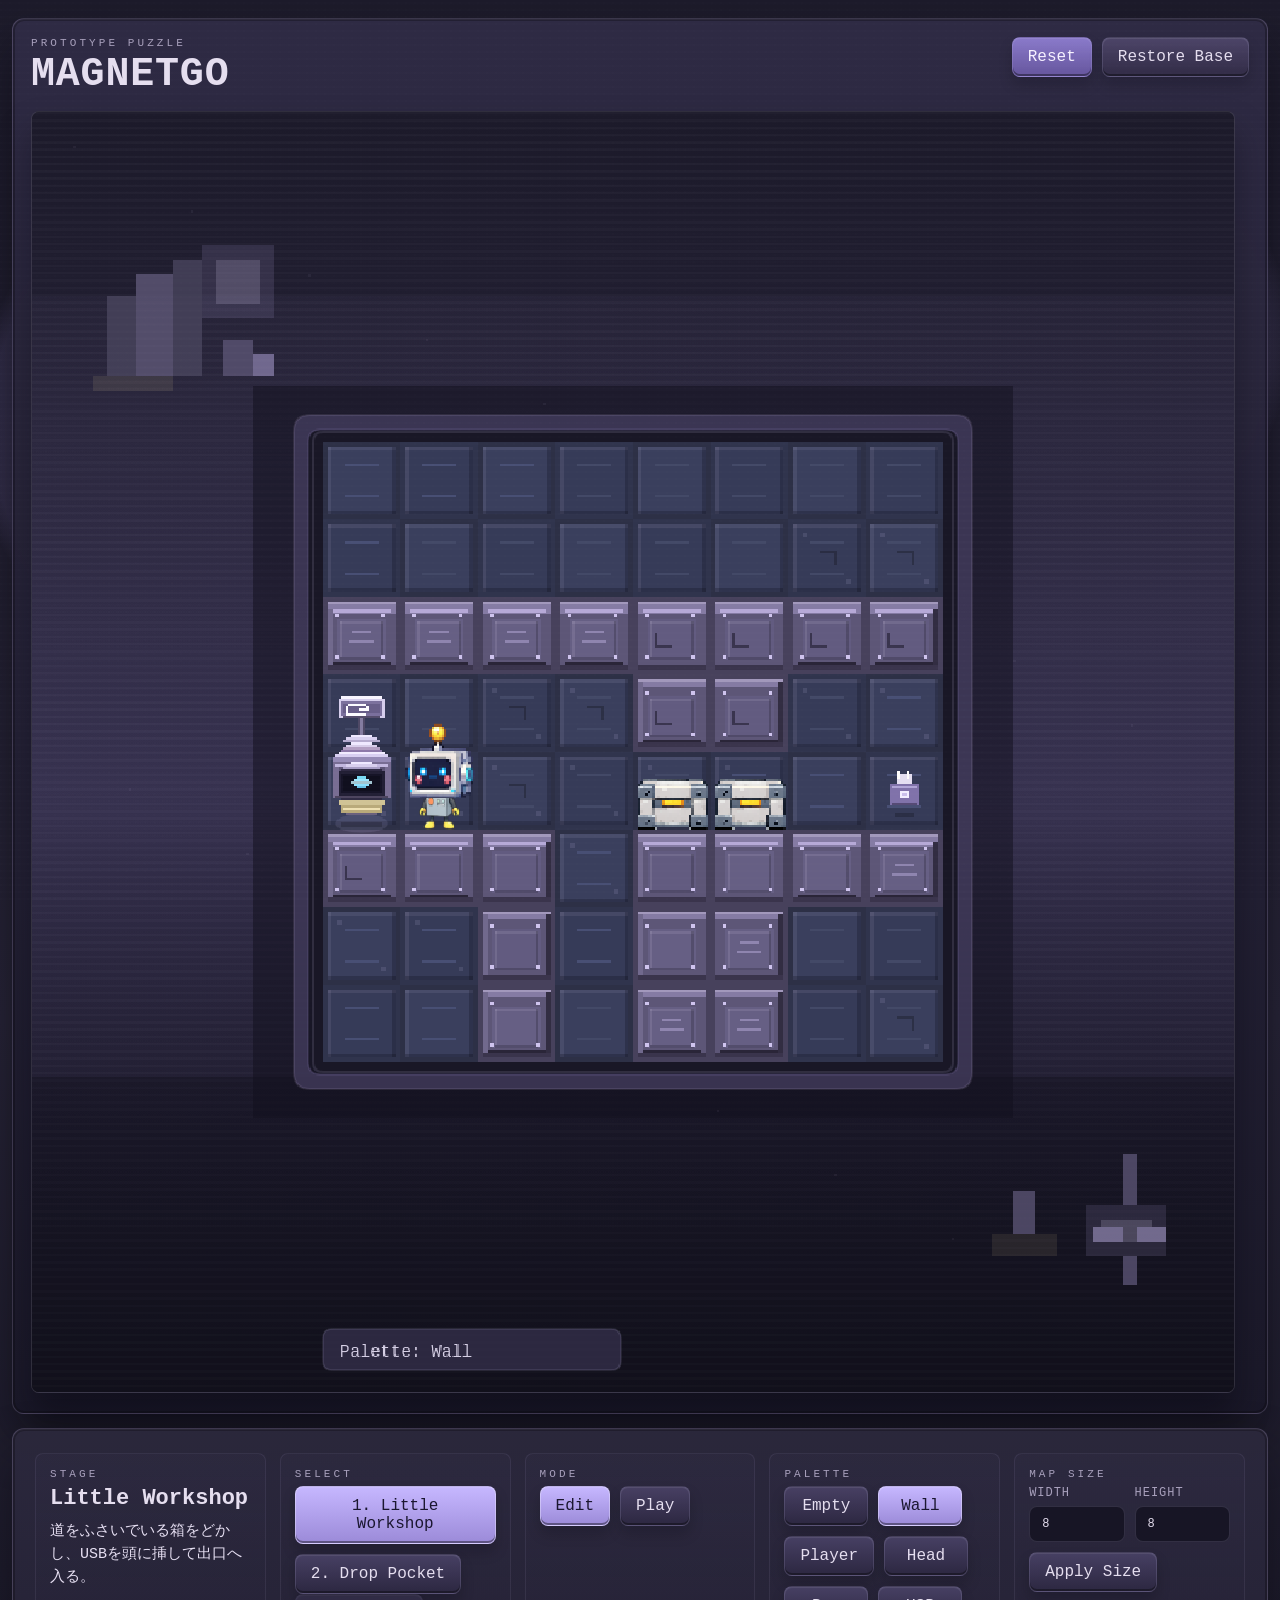
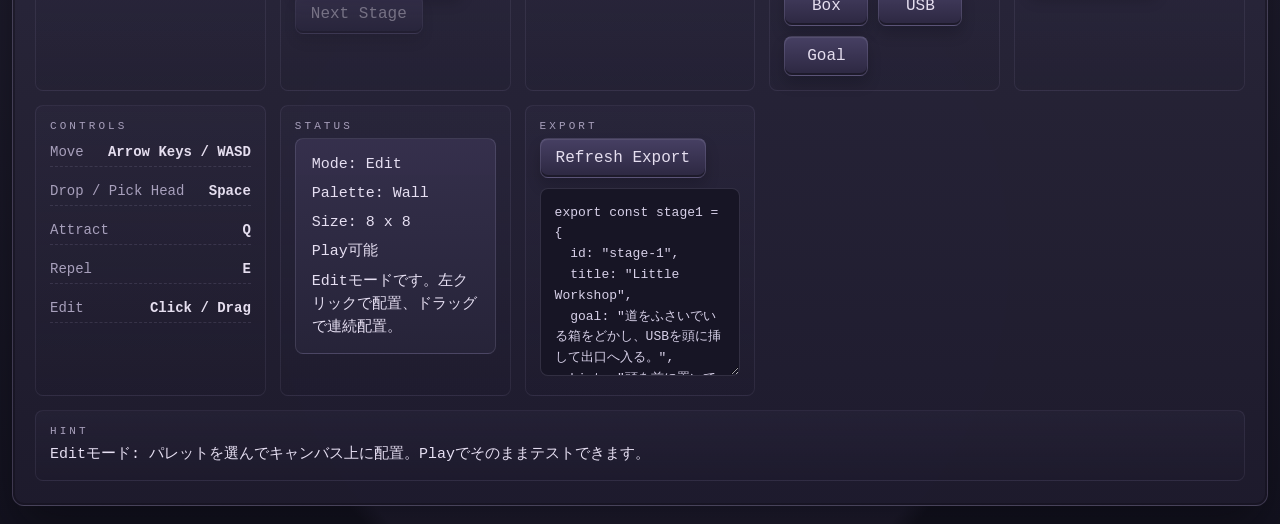
==== index.html @ b9bc0345 "Initial commit" ====
<!doctype html>
<html lang="ja">
  <head>
    <meta charset="UTF-8" />
    <meta name="viewport" content="width=device-width, initial-scale=1.0" />
    <title>magnetGO</title>
    <link rel="stylesheet" href="./styles.css" />
  </head>
  <body>
    <main class="layout">
      <section class="panel panel-game">
        <div class="panel-head">
          <div>
            <p class="eyebrow">Prototype Puzzle</p>
            <h1>magnetGO</h1>
          </div>
          <div class="head-actions">
            <button id="resetButton" class="reset-button" type="button">Reset</button>
            <button id="restoreButton" class="reset-button reset-button-secondary" type="button">Restore Base</button>
          </div>
        </div>
        <div class="game-shell">
          <canvas id="gameCanvas" width="1408" height="1408" aria-label="magnetGO game"></canvas>
          <div id="playSideActions" class="play-side-actions" aria-hidden="true">
            <button id="playResetButton" class="reset-button" type="button">Reset</button>
          </div>
        </div>
      </section>
      <aside class="panel panel-side">
        <section>
          <p class="eyebrow">Stage</p>
          <h2 id="stageTitle"></h2>
          <p id="stageGoal" class="goal-text"></p>
        </section>
        <section>
          <p class="eyebrow">Select</p>
          <div id="stageButtons" class="stage-buttons"></div>
          <button id="nextStageButton" class="next-stage-button" type="button">Next Stage</button>
        </section>
        <section>
          <p class="eyebrow">Mode</p>
          <div class="mode-buttons">
            <button id="editModeButton" class="mode-button" type="button">Edit</button>
            <button id="playModeButton" class="mode-button" type="button">Play</button>
          </div>
        </section>
        <section>
          <p class="eyebrow">Palette</p>
          <div id="paletteButtons" class="palette-buttons"></div>
        </section>
        <section>
          <p class="eyebrow">Map Size</p>
          <div class="size-controls">
            <label class="size-field">
              <span>Width</span>
              <input id="mapWidthInput" type="number" min="6" max="40" value="20" />
            </label>
            <label class="size-field">
              <span>Height</span>
              <input id="mapHeightInput" type="number" min="6" max="40" value="20" />
            </label>
          </div>
          <button id="applyMapSizeButton" class="next-stage-button" type="button">Apply Size</button>
        </section>
        <section>
          <p class="eyebrow">Controls</p>
          <ul class="controls">
            <li><span>Move</span><strong>Arrow Keys / WASD</strong></li>
            <li><span>Drop / Pick Head</span><strong>Space</strong></li>
            <li><span>Attract</span><strong>Q</strong></li>
            <li><span>Repel</span><strong>E</strong></li>
            <li><span>Edit</span><strong>Click / Drag</strong></li>
          </ul>
        </section>
        <section>
          <p class="eyebrow">Status</p>
          <div id="statusCard" class="status-card"></div>
        </section>
        <section>
          <p class="eyebrow">Export</p>
          <button id="exportButton" class="next-stage-button" type="button">Refresh Export</button>
          <textarea id="exportOutput" class="export-output" spellcheck="false"></textarea>
        </section>
        <section>
          <p class="eyebrow">Hint</p>
          <p id="stageHint" class="hint-text"></p>
        </section>
      </aside>
    </main>
    <script type="module" src="./src/main.js"></script>
  </body>
</html>
---- styles.css ----
:root {
  --bg-top: #1d1b2b;
  --bg-mid: #282538;
  --bg-bottom: #141320;
  --panel: rgba(34, 32, 48, 0.94);
  --panel-strong: rgba(43, 40, 60, 0.98);
  --panel-soft: rgba(57, 53, 79, 0.76);
  --ink: #e5deef;
  --muted: #a8a0bc;
  --line: rgba(203, 189, 234, 0.18);
  --accent: #9a8bd4;
  --accent-strong: #c7b7ff;
  --accent-soft: #77679f;
  --warning: #c38ea0;
  --gold: #d2c39a;
  --shadow: rgba(4, 4, 10, 0.44);
}

* {
  box-sizing: border-box;
}

body {
  margin: 0;
  min-height: 100vh;
  font-family: "Iosevka", "IBM Plex Mono", "MS Gothic", monospace;
  color: var(--ink);
  background:
    radial-gradient(circle at 18% 20%, rgba(105, 93, 150, 0.24) 0 12%, transparent 13%),
    radial-gradient(circle at 83% 16%, rgba(154, 139, 212, 0.14) 0 10%, transparent 11%),
    radial-gradient(circle at 50% 88%, rgba(96, 84, 132, 0.16) 0 18%, transparent 19%),
    linear-gradient(180deg, var(--bg-top) 0%, var(--bg-mid) 48%, var(--bg-bottom) 100%);
  position: relative;
}

body::before {
  content: "";
  position: fixed;
  inset: 0;
  pointer-events: none;
  opacity: 0.32;
  background:
    repeating-linear-gradient(
      0deg,
      rgba(255, 255, 255, 0.03) 0 2px,
      transparent 2px 7px
    ),
    repeating-linear-gradient(
      90deg,
      rgba(255, 255, 255, 0.015) 0 2px,
      transparent 2px 9px
    );
}

.layout {
  width: min(1500px, calc(100vw - 24px));
  margin: 18px auto;
  display: grid;
  grid-template-columns: minmax(0, 1fr);
  gap: 14px;
}

.panel {
  background: var(--panel);
  border: 1px solid var(--line);
  border-radius: 12px;
  box-shadow:
    0 26px 50px var(--shadow),
    inset 0 1px 0 rgba(255, 255, 255, 0.05),
    inset 0 0 0 2px rgba(12, 11, 20, 0.34);
}

.panel-game {
  padding: 18px 18px 20px;
  background:
    linear-gradient(180deg, rgba(47, 43, 68, 0.98) 0%, rgba(27, 25, 41, 0.98) 100%);
}

.panel-side {
  padding: 24px 22px;
  display: grid;
  grid-template-columns: repeat(auto-fit, minmax(220px, 1fr));
  gap: 14px;
  align-content: start;
  background:
    linear-gradient(180deg, var(--panel-strong) 0%, rgba(30, 27, 45, 0.98) 100%);
}

.panel-head {
  display: flex;
  justify-content: space-between;
  align-items: start;
  margin-bottom: 16px;
}

.head-actions {
  display: flex;
  gap: 10px;
}

.eyebrow {
  margin: 0 0 6px;
  font-size: 11px;
  letter-spacing: 0.28em;
  text-transform: uppercase;
  color: var(--muted);
}

h1,
h2,
p {
  margin: 0;
}

h1 {
  font-size: clamp(28px, 4vw, 40px);
  letter-spacing: 0.02em;
  line-height: 1;
  text-transform: uppercase;
}

h2 {
  font-size: 22px;
  margin-bottom: 8px;
  line-height: 1.2;
}

#gameCanvas {
  display: block;
  width: min(100%, calc(100vw - 40px));
  height: auto;
  border-radius: 8px;
  border: 1px solid rgba(226, 219, 248, 0.14);
  background: linear-gradient(180deg, rgba(31, 29, 45, 0.94), rgba(19, 18, 29, 0.98));
  box-shadow:
    inset 0 1px 0 rgba(255, 255, 255, 0.08),
    inset 0 0 0 3px rgba(10, 10, 17, 0.45),
    0 22px 34px rgba(4, 4, 10, 0.34);
  image-rendering: pixelated;
  image-rendering: crisp-edges;
}

.game-shell {
  display: grid;
  grid-template-columns: minmax(0, 1fr) auto;
  gap: 14px;
  align-items: start;
}

.play-side-actions {
  display: none;
  align-self: start;
  gap: 10px;
}

.play-side-actions.is-visible {
  display: grid;
}

.reset-button,
.stage-button,
.next-stage-button,
.mode-button,
.palette-button {
  appearance: none;
  border: 1px solid rgba(214, 202, 244, 0.14);
  border-radius: 8px;
  background: linear-gradient(180deg, rgba(72, 65, 100, 0.98), rgba(45, 40, 65, 0.98));
  color: var(--ink);
  padding: 10px 15px;
  font: inherit;
  cursor: pointer;
  transition:
    transform 120ms ease,
    background 120ms ease,
    box-shadow 120ms ease;
  box-shadow:
    inset 0 1px 0 rgba(255, 255, 255, 0.08),
    inset 0 -2px 0 rgba(8, 8, 14, 0.42),
    0 8px 14px rgba(7, 7, 12, 0.18);
}

.reset-button:hover,
.stage-button:hover,
.next-stage-button:hover,
.mode-button:hover,
.palette-button:hover {
  transform: translateY(-1px);
  background: linear-gradient(180deg, rgba(83, 75, 116, 1), rgba(50, 45, 72, 1));
}

.reset-button {
  background: linear-gradient(180deg, #8a7aca 0%, #65559d 100%);
  color: #f6f1ff;
}

.reset-button-secondary {
  background: linear-gradient(180deg, rgba(77, 70, 105, 0.98), rgba(49, 44, 70, 0.98));
  color: var(--ink);
}

.controls {
  padding: 0;
  margin: 0;
  list-style: none;
  display: grid;
  gap: 10px;
}

.controls li {
  display: flex;
  justify-content: space-between;
  gap: 12px;
  font-size: 14px;
  padding: 6px 0;
  border-bottom: 1px dashed rgba(214, 202, 244, 0.12);
}

.controls span {
  color: var(--muted);
}

.stage-buttons,
.mode-buttons,
.palette-buttons {
  display: flex;
  flex-wrap: wrap;
  gap: 10px;
}

.size-controls {
  display: grid;
  grid-template-columns: repeat(2, minmax(0, 1fr));
  gap: 10px;
  margin-bottom: 10px;
}

.size-field {
  display: grid;
  gap: 6px;
  font-size: 12px;
  color: var(--muted);
  text-transform: uppercase;
  letter-spacing: 0.08em;
}

.size-field input {
  width: 100%;
  appearance: textfield;
  border: 1px solid rgba(214, 202, 244, 0.14);
  border-radius: 8px;
  background: rgba(24, 22, 37, 0.98);
  color: var(--ink);
  padding: 10px 12px;
  font: inherit;
}

.stage-button.is-active,
.mode-button.is-active,
.palette-button.is-active {
  background: linear-gradient(180deg, #c6b7ff 0%, #9b8ad8 100%);
  color: #1b1730;
  border-color: rgba(237, 232, 255, 0.42);
}

.palette-button {
  min-width: 84px;
}

.next-stage-button[disabled] {
  opacity: 0.42;
  cursor: default;
  transform: none;
}

.status-card,
.goal-text,
.hint-text {
  font-size: 15px;
  line-height: 1.55;
}

.goal-text,
.hint-text {
  color: var(--ink);
}

.status-card {
  padding: 14px 16px;
  border-radius: 8px;
  background:
    linear-gradient(180deg, rgba(54, 49, 77, 0.95) 0%, rgba(39, 36, 57, 0.96) 100%);
  border: 1px solid rgba(214, 202, 244, 0.14);
}

.export-output {
  width: 100%;
  min-height: 188px;
  margin-top: 10px;
  border: 1px solid rgba(214, 202, 244, 0.14);
  border-radius: 8px;
  padding: 14px;
  background: rgba(24, 22, 37, 0.98);
  color: #d7d0e8;
  font: 13px/1.6 "Iosevka", "SFMono-Regular", Consolas, monospace;
  resize: vertical;
}

section {
  padding: 14px;
  border: 1px solid rgba(214, 202, 244, 0.08);
  border-radius: 8px;
  background:
    linear-gradient(180deg, rgba(58, 53, 81, 0.18) 0%, rgba(27, 25, 41, 0.08) 100%);
}

.panel-side section:last-child {
  grid-column: 1 / -1;
}

.goal-text,
.hint-text,
.status-card p {
  color: #e6dff2;
}

.status-card p + p {
  margin-top: 6px;
}

@media (max-width: 920px) {
  .panel-head {
    flex-direction: column;
    gap: 14px;
  }

  .head-actions {
    flex-wrap: wrap;
  }

  .panel-side {
    grid-template-columns: 1fr;
  }

  .game-shell {
    grid-template-columns: 1fr;
  }

  .play-side-actions.is-visible {
    grid-template-columns: 1fr;
  }
}
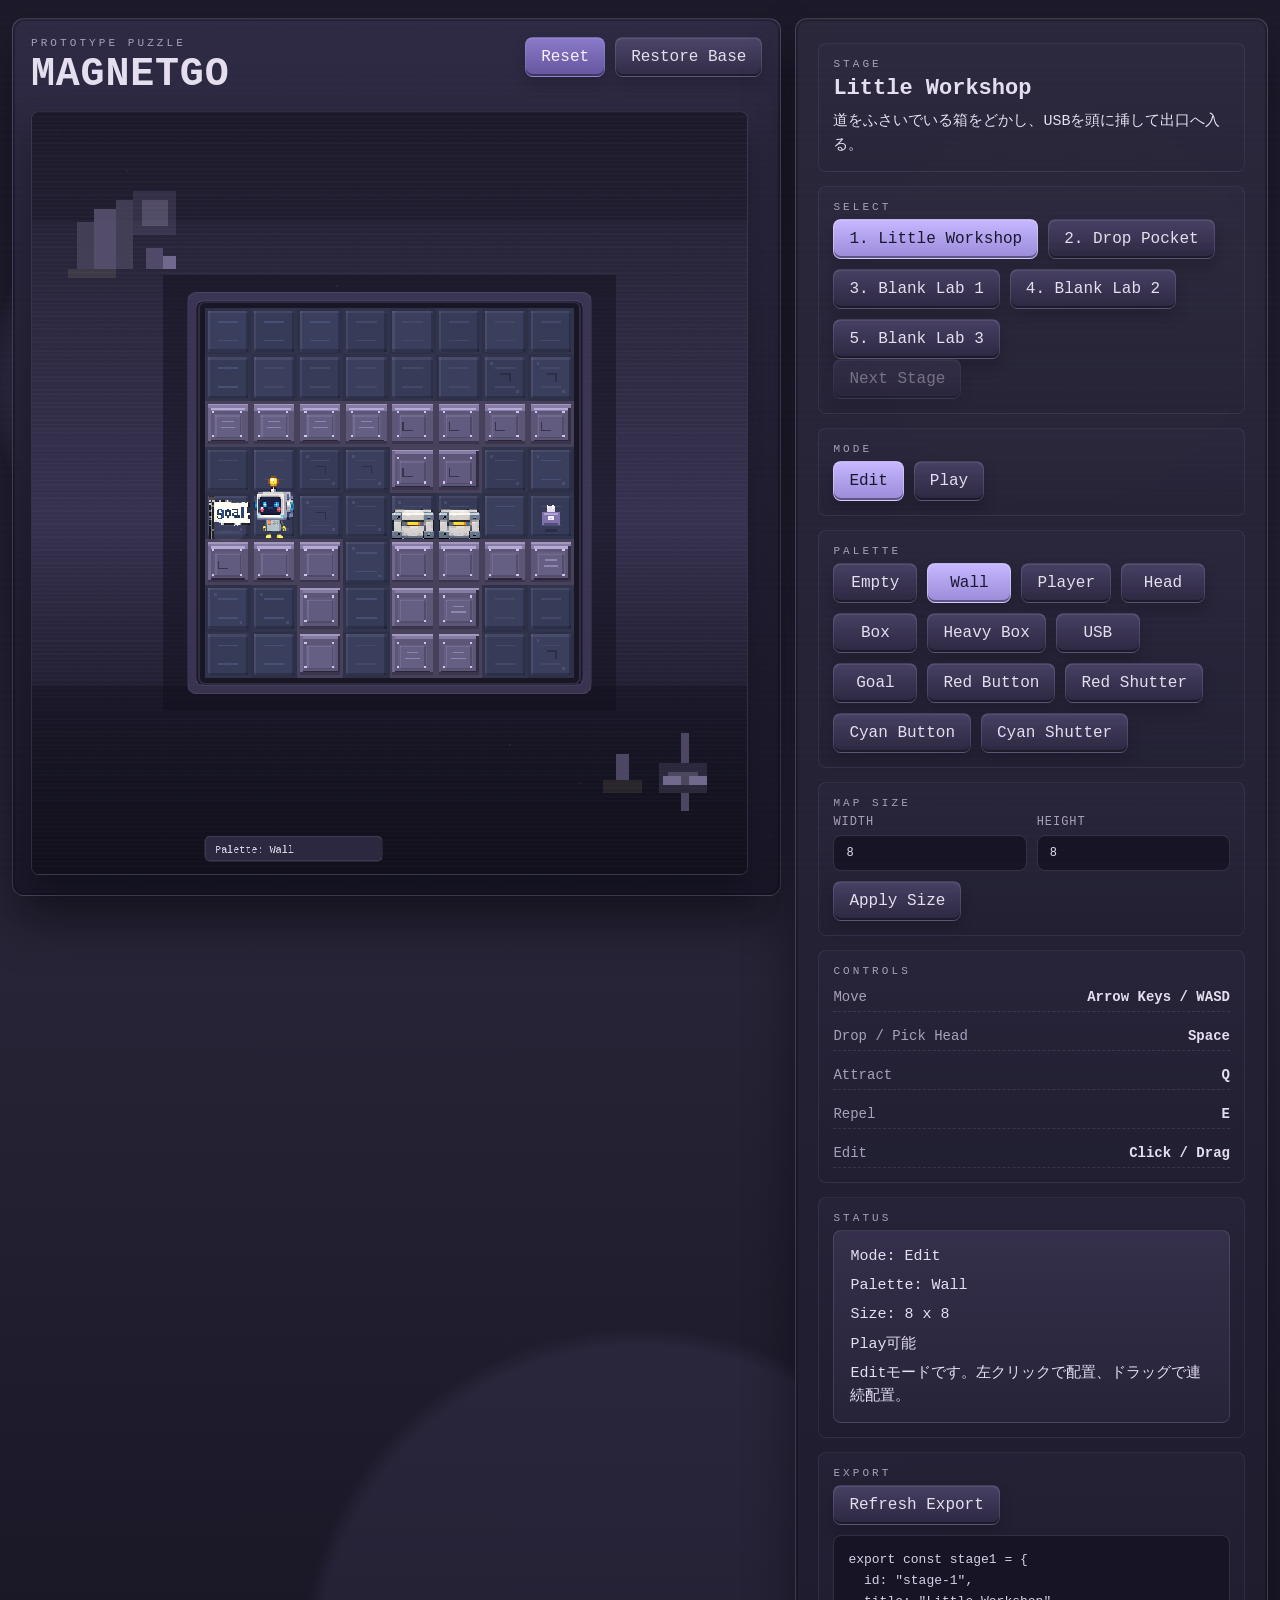
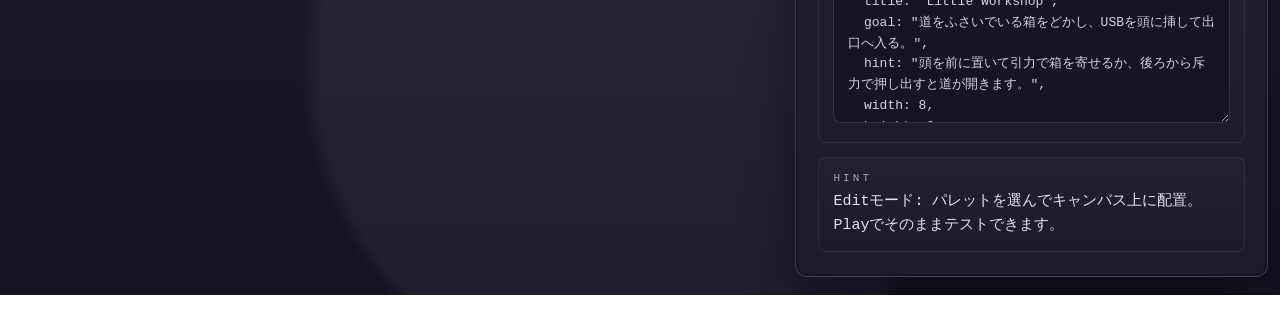
==== commit e27807fc: "Update gameplay, stages, and goal art" ====
--- a/index.html
+++ b/index.html
@@ -7,7 +7,7 @@
     <link rel="stylesheet" href="./styles.css" />
   </head>
   <body>
-    <main class="layout">
+    <main id="appLayout" class="layout">
       <section class="panel panel-game">
         <div class="panel-head">
           <div>
@@ -20,7 +20,23 @@
           </div>
         </div>
         <div class="game-shell">
-          <canvas id="gameCanvas" width="1408" height="1408" aria-label="magnetGO game"></canvas>
+          <div class="game-canvas-wrap">
+            <canvas id="gameCanvas" width="1408" height="1408" aria-label="magnetGO game"></canvas>
+            <div id="clearOverlay" class="clear-overlay" aria-hidden="true">
+              <div class="clear-card">
+                <p class="eyebrow">Stage Complete</p>
+                <h2>Clear</h2>
+                <button id="overlayNextStageButton" class="next-stage-button" type="button">Next Stage</button>
+              </div>
+            </div>
+            <div id="gameOverOverlay" class="clear-overlay" aria-hidden="true">
+              <div class="clear-card">
+                <p class="eyebrow">System Halt</p>
+                <h2>Game Over</h2>
+                <button id="overlayResetButton" class="reset-button" type="button">Reset</button>
+              </div>
+            </div>
+          </div>
           <div id="playSideActions" class="play-side-actions" aria-hidden="true">
             <button id="playResetButton" class="reset-button" type="button">Reset</button>
           </div>
--- a/styles.css
+++ b/styles.css
@@ -60,6 +60,11 @@
   gap: 14px;
 }
 
+.layout.is-edit {
+  grid-template-columns: minmax(0, 1.4fr) minmax(320px, 0.86fr);
+  align-items: start;
+}
+
 .panel {
   background: var(--panel);
   border: 1px solid var(--line);
@@ -86,6 +91,10 @@
     linear-gradient(180deg, var(--panel-strong) 0%, rgba(30, 27, 45, 0.98) 100%);
 }
 
+.layout.is-edit .panel-side {
+  grid-template-columns: 1fr;
+}
+
 .panel-head {
   display: flex;
   justify-content: space-between;
@@ -145,6 +154,43 @@
   grid-template-columns: minmax(0, 1fr) auto;
   gap: 14px;
   align-items: start;
+}
+
+.game-canvas-wrap {
+  position: relative;
+  width: fit-content;
+  max-width: 100%;
+}
+
+.clear-overlay {
+  position: absolute;
+  inset: 0;
+  display: none;
+  align-items: center;
+  justify-content: center;
+  padding: 24px;
+  background: rgba(10, 10, 18, 0.28);
+}
+
+.clear-overlay.is-visible {
+  display: flex;
+}
+
+.clear-card {
+  min-width: min(320px, 100%);
+  padding: 22px 20px;
+  border: 1px solid rgba(226, 214, 255, 0.16);
+  border-radius: 10px;
+  background: linear-gradient(180deg, rgba(57, 50, 86, 0.96), rgba(32, 28, 51, 0.98));
+  box-shadow:
+    0 18px 36px rgba(4, 4, 10, 0.4),
+    inset 0 1px 0 rgba(255, 255, 255, 0.08);
+  text-align: center;
+}
+
+.clear-card h2 {
+  margin-bottom: 14px;
+  font-size: clamp(28px, 4vw, 40px);
 }
 
 .play-side-actions {
@@ -329,6 +375,10 @@
 }
 
 @media (max-width: 920px) {
+  .layout.is-edit {
+    grid-template-columns: 1fr;
+  }
+
   .panel-head {
     flex-direction: column;
     gap: 14px;
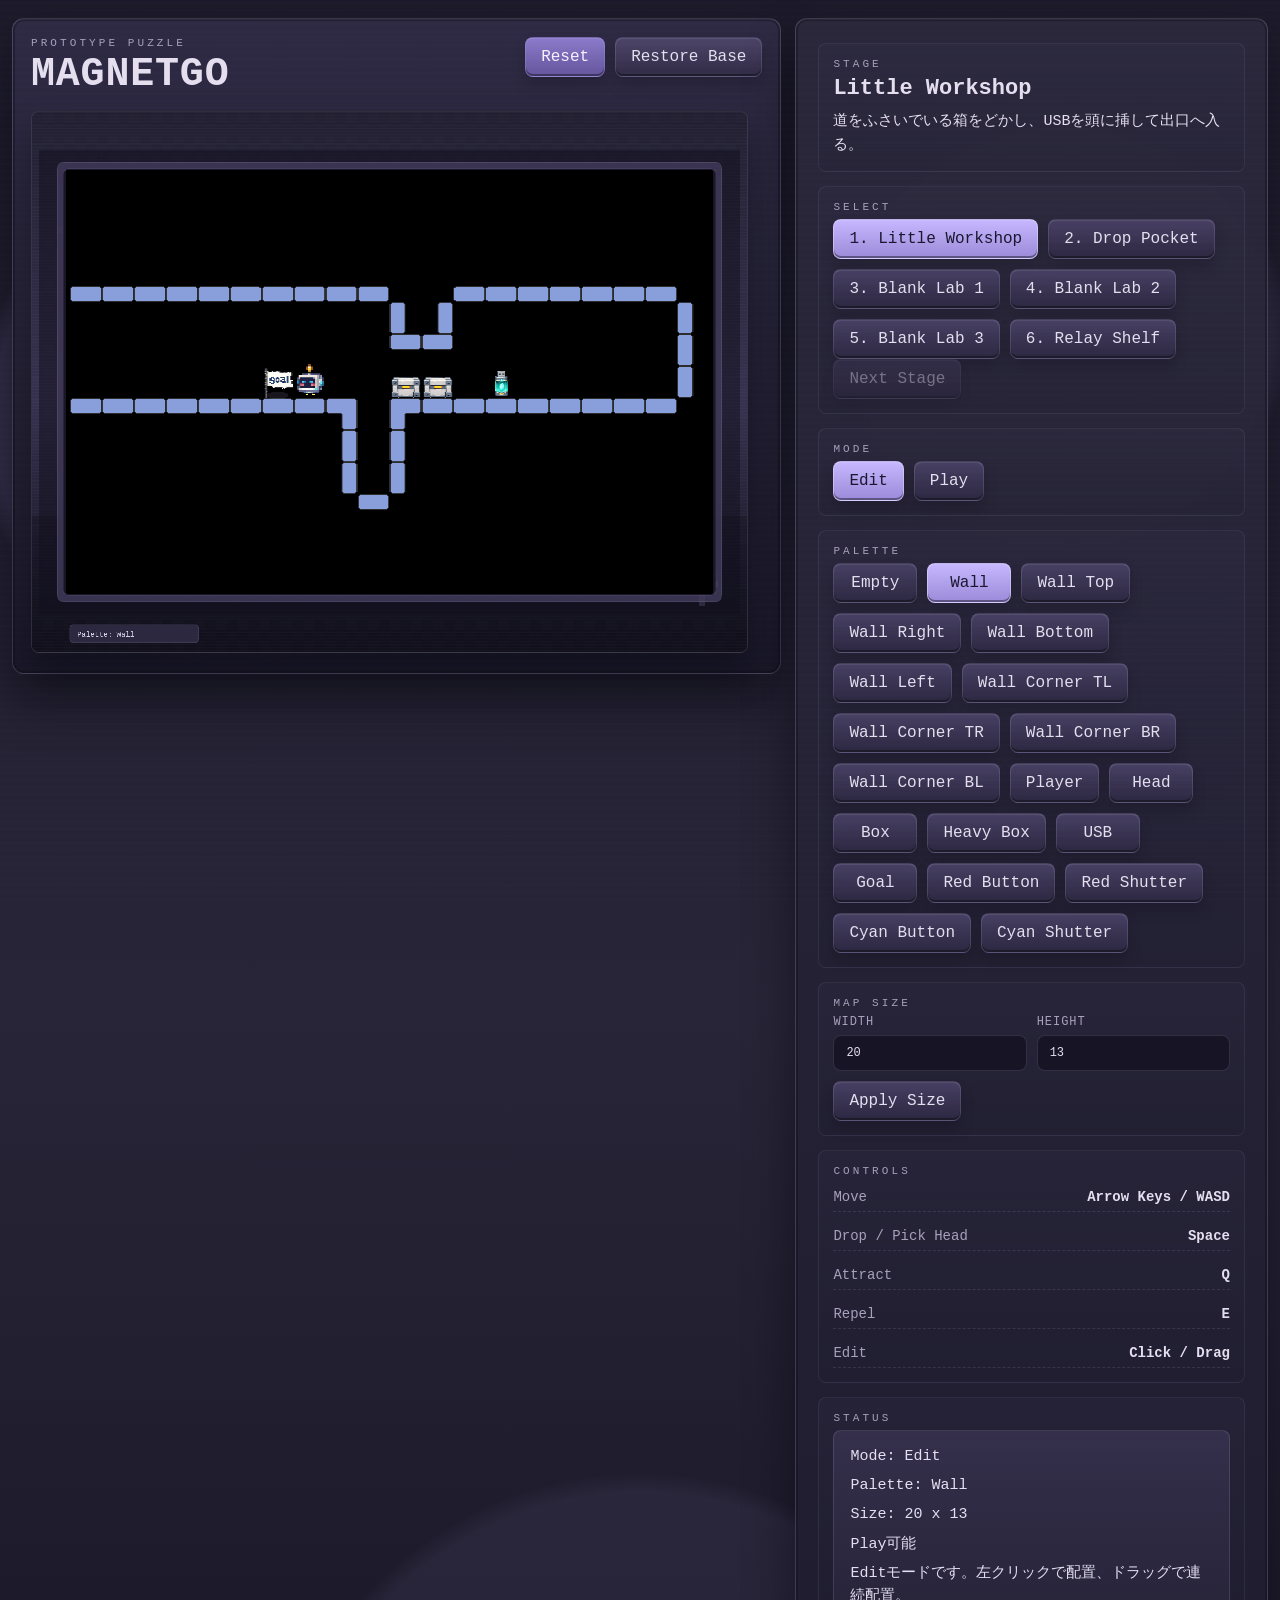
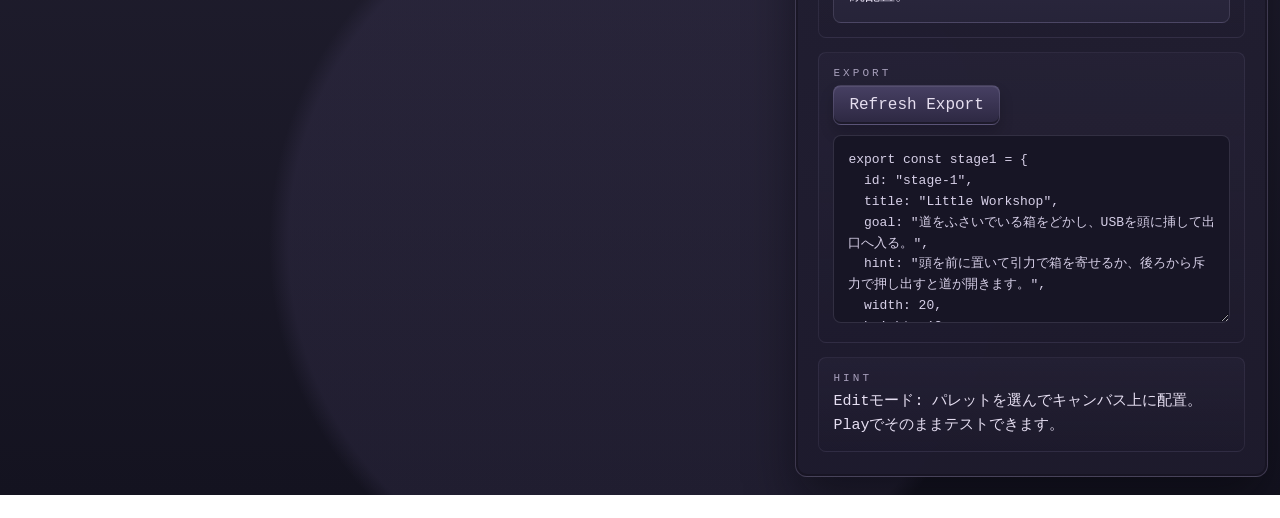
==== commit ac3e2a00: "Refactor play mode and update assets" ====
--- a/index.html
+++ b/index.html
@@ -5,27 +5,54 @@
     <meta name="viewport" content="width=device-width, initial-scale=1.0" />
     <title>magnetGO</title>
     <link rel="stylesheet" href="./styles.css" />
+    <style>
+      .player-stage-meta {
+        position: absolute;
+        top: 200px;
+        left: 50%;
+        transform: translateX(-50%);
+        z-index: 2;
+        text-align: center;
+        pointer-events: none;
+      }
+
+      .player-stage-meta .eyebrow {
+        margin: 0 0 2px;
+        font-size: 22px;
+        letter-spacing: 0.16em;
+      }
+
+      .player-stage-meta h2 {
+        margin: 0;
+        font-size: 40px;
+      }
+    </style>
   </head>
   <body>
     <main id="appLayout" class="layout">
       <section class="panel panel-game">
         <div class="panel-head">
-          <div>
+          <div class="edit-only">
             <p class="eyebrow">Prototype Puzzle</p>
             <h1>magnetGO</h1>
           </div>
           <div class="head-actions">
             <button id="resetButton" class="reset-button" type="button">Reset</button>
-            <button id="restoreButton" class="reset-button reset-button-secondary" type="button">Restore Base</button>
+            <button id="restoreButton" class="reset-button reset-button-secondary edit-only" type="button">Restore Base</button>
           </div>
         </div>
         <div class="game-shell">
           <div class="game-canvas-wrap">
+            <div class="player-stage-meta player-only">
+              <p id="playerStageIndex" class="eyebrow"></p>
+              <h2 id="playerStageTitle"></h2>
+            </div>
             <canvas id="gameCanvas" width="1408" height="1408" aria-label="magnetGO game"></canvas>
             <div id="clearOverlay" class="clear-overlay" aria-hidden="true">
               <div class="clear-card">
                 <p class="eyebrow">Stage Complete</p>
                 <h2>Clear</h2>
+                <p>Press Enter for next stage</p>
                 <button id="overlayNextStageButton" class="next-stage-button" type="button">Next Stage</button>
               </div>
             </div>
@@ -41,8 +68,19 @@
             <button id="playResetButton" class="reset-button" type="button">Reset</button>
           </div>
         </div>
+        <div class="player-info player-only">
+          <section class="player-info-block">
+            <p class="eyebrow">Controls</p>
+            <ul class="player-controls">
+              <li><span>Move</span><strong>Arrow Keys / WASD</strong></li>
+              <li><span>Drop / Pick Head</span><strong>Space</strong></li>
+              <li><span>Attract</span><strong>Q</strong></li>
+              <li><span>Repel</span><strong>E</strong></li>
+            </ul>
+          </section>
+        </div>
       </section>
-      <aside class="panel panel-side">
+      <aside class="panel panel-side edit-only">
         <section>
           <p class="eyebrow">Stage</p>
           <h2 id="stageTitle"></h2>
--- a/styles.css
+++ b/styles.css
@@ -93,6 +93,118 @@
 
 .layout.is-edit .panel-side {
   grid-template-columns: 1fr;
+}
+
+.player-only {
+  display: none;
+}
+
+body.view-play .player-only {
+  display: block;
+}
+
+body.view-play .edit-only {
+  display: none !important;
+}
+
+body.view-play .layout {
+  width: min(1200px, calc(100vw - 24px));
+  min-height: 100vh;
+  margin: 0 auto;
+  display: grid;
+  place-items: center;
+}
+
+body.view-play .panel-side {
+  display: none;
+}
+
+body.view-play .layout.is-edit {
+  grid-template-columns: 1fr;
+}
+
+body.view-play .player-layout,
+body.view-play .layout {
+  grid-template-columns: 1fr;
+}
+
+body.view-play .panel-game {
+  width: min(100%, 1080px);
+  padding: 18px;
+}
+
+body.view-play .player-stage-meta {
+  margin-bottom: 10px;
+}
+
+body.view-play .player-stage-meta .eyebrow {
+  margin-bottom: 4px;
+}
+
+body.view-play .player-stage-meta h2 {
+  margin: 0;
+}
+
+body.view-play .panel-head {
+  margin-bottom: 10px;
+}
+
+body.view-play .player-panel-head,
+body.view-play .panel-head {
+  justify-content: flex-end;
+}
+
+body.view-play .game-shell {
+  grid-template-columns: 1fr;
+  justify-items: center;
+}
+
+body.view-play .game-canvas-wrap {
+  width: 100%;
+  display: grid;
+  place-items: center;
+}
+
+body.view-play #gameCanvas {
+  width: min(100%, 960px);
+}
+
+body.view-play .player-info {
+  display: grid;
+  grid-template-columns: repeat(2, minmax(0, 1fr));
+  gap: 18px;
+  width: min(100%, 960px);
+  margin: 18px auto 0;
+}
+
+body.view-play .player-info-block {
+  padding-top: 14px;
+  border-top: 1px solid var(--line);
+}
+
+body.view-play .player-info-block h2 {
+  margin: 0;
+}
+
+body.view-play .player-controls {
+  list-style: none;
+  padding: 0;
+  margin: 0;
+  display: grid;
+  gap: 8px;
+}
+
+body.view-play .player-controls li {
+  display: flex;
+  justify-content: space-between;
+  gap: 12px;
+  font-size: 14px;
+}
+
+@media (max-width: 720px) {
+  body.view-play .player-info {
+    grid-template-columns: 1fr;
+  }
 }
 
 .panel-head {
@@ -245,6 +357,13 @@
   color: var(--ink);
 }
 
+.player-link {
+  text-decoration: none;
+  display: inline-flex;
+  align-items: center;
+  justify-content: center;
+}
+
 .controls {
   padding: 0;
   margin: 0;
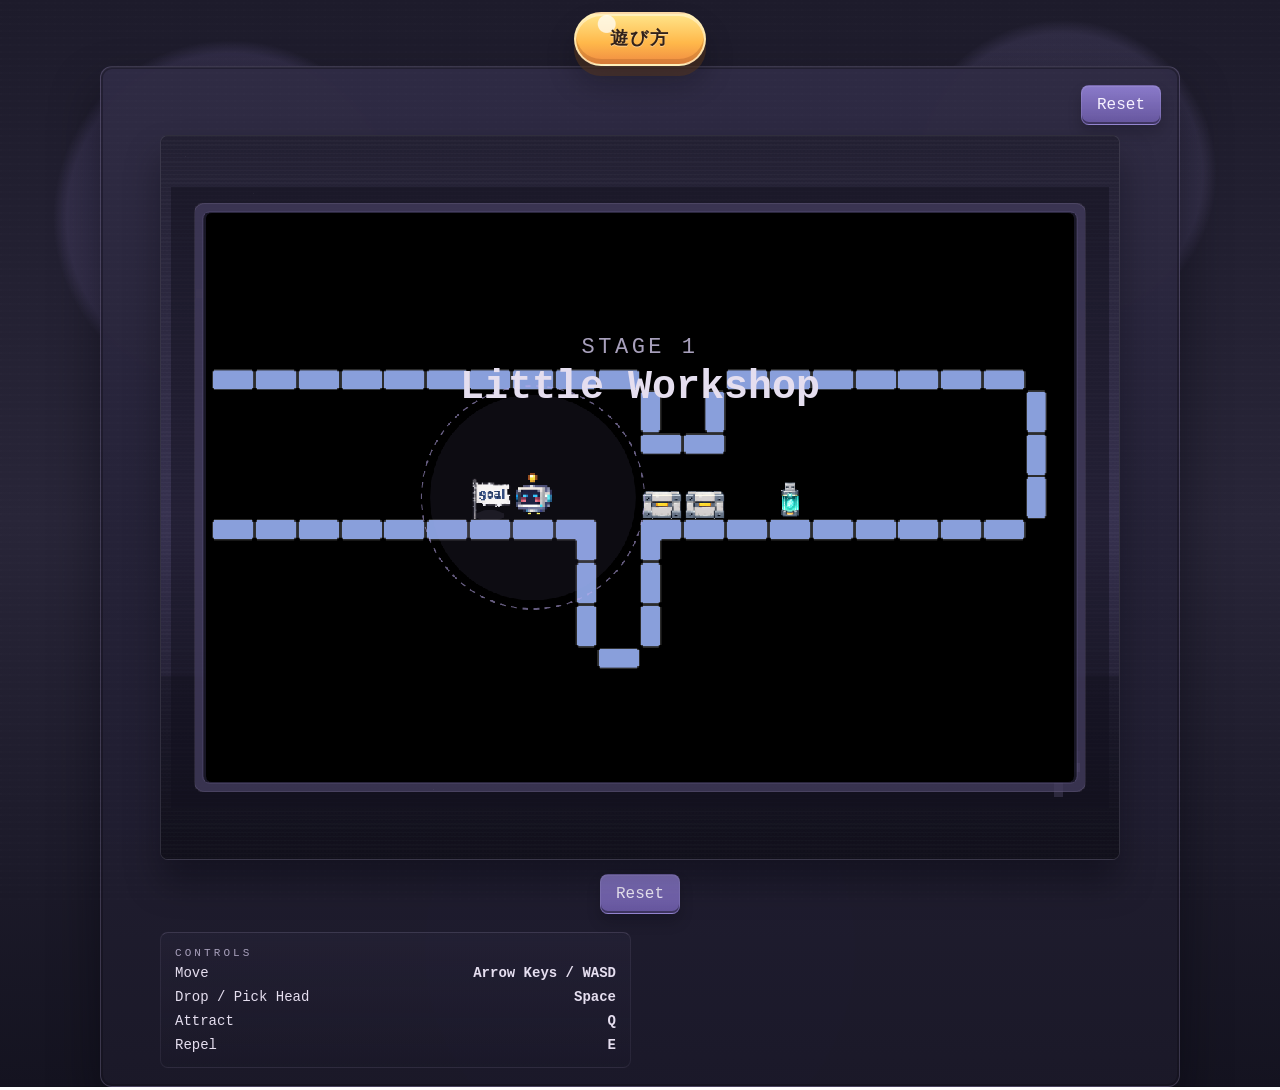
==== commit b3620fa2: "Add magnetGO gameplay guide" ====
--- a/index.html
+++ b/index.html
@@ -29,6 +29,9 @@
     </style>
   </head>
   <body>
+    <header class="top-nav">
+      <a class="top-nav-button" href="./tutorial.html">遊び方</a>
+    </header>
     <main id="appLayout" class="layout">
       <section class="panel panel-game">
         <div class="panel-head">
--- a/styles.css
+++ b/styles.css
@@ -60,6 +60,61 @@
   gap: 14px;
 }
 
+.top-nav {
+  width: min(1500px, calc(100vw - 24px));
+  margin: 18px auto 0;
+  display: flex;
+  justify-content: center;
+  position: relative;
+  z-index: 1;
+}
+
+.top-nav-button {
+  appearance: none;
+  border: 2px solid rgba(255, 246, 204, 0.72);
+  border-radius: 999px;
+  background:
+    radial-gradient(circle at 24% 20%, rgba(255, 255, 255, 0.72) 0 8%, transparent 9%),
+    linear-gradient(180deg, #ffe58a 0%, #ffb84a 58%, #f08b42 100%);
+  color: #33221a;
+  padding: 16px 34px;
+  font: 700 18px/1 "Iosevka", "IBM Plex Mono", "MS Gothic", monospace;
+  text-decoration: none;
+  text-transform: uppercase;
+  letter-spacing: 0.12em;
+  text-shadow: 0 1px 0 rgba(255, 255, 255, 0.42);
+  box-shadow:
+    inset 0 2px 0 rgba(255, 255, 255, 0.42),
+    inset 0 -5px 0 rgba(142, 76, 29, 0.26),
+    0 10px 0 rgba(89, 54, 28, 0.5),
+    0 18px 28px rgba(7, 7, 12, 0.26);
+  transition:
+    transform 120ms ease,
+    background 120ms ease,
+    box-shadow 120ms ease;
+}
+
+.top-nav-button:hover {
+  transform: translateY(-3px) rotate(-1deg);
+  background:
+    radial-gradient(circle at 24% 20%, rgba(255, 255, 255, 0.78) 0 8%, transparent 9%),
+    linear-gradient(180deg, #fff09e 0%, #ffc95c 58%, #f69a4b 100%);
+  box-shadow:
+    inset 0 2px 0 rgba(255, 255, 255, 0.46),
+    inset 0 -5px 0 rgba(142, 76, 29, 0.22),
+    0 13px 0 rgba(89, 54, 28, 0.5),
+    0 24px 34px rgba(7, 7, 12, 0.3);
+}
+
+.top-nav-button:active {
+  transform: translateY(5px);
+  box-shadow:
+    inset 0 2px 0 rgba(255, 255, 255, 0.34),
+    inset 0 -3px 0 rgba(142, 76, 29, 0.22),
+    0 4px 0 rgba(89, 54, 28, 0.5),
+    0 12px 20px rgba(7, 7, 12, 0.24);
+}
+
 .layout.is-edit {
   grid-template-columns: minmax(0, 1.4fr) minmax(320px, 0.86fr);
   align-items: start;
@@ -109,10 +164,487 @@
 
 body.view-play .layout {
   width: min(1200px, calc(100vw - 24px));
+  min-height: calc(100vh - 72px);
+  margin: 0 auto;
+  display: grid;
+  place-items: center;
+}
+
+body.view-play .top-nav {
+  width: min(1200px, calc(100vw - 24px));
+  margin-top: 12px;
+}
+
+.tutorial-page {
   min-height: 100vh;
-  margin: 0 auto;
+  background:
+    radial-gradient(circle at 75% 10%, rgba(116, 216, 224, 0.12), transparent 24%),
+    radial-gradient(circle at 10% 35%, rgba(255, 184, 74, 0.1), transparent 24%),
+    linear-gradient(180deg, #171522 0%, #242133 45%, #11101a 100%);
+}
+
+.tutorial-page::before {
+  opacity: 0.2;
+}
+
+.tutorial-header,
+.tutorial-main,
+.tutorial-footer {
+  width: min(1120px, calc(100vw - 36px));
+  margin-inline: auto;
+  position: relative;
+  z-index: 1;
+}
+
+.tutorial-header {
+  min-height: 84px;
+  display: flex;
+  align-items: center;
+  justify-content: space-between;
+  border-bottom: 1px solid var(--line);
+}
+
+.tutorial-logo {
+  color: var(--ink);
+  font-size: 23px;
+  font-weight: 800;
+  letter-spacing: -0.08em;
+  text-decoration: none;
+}
+
+.tutorial-logo span {
+  color: #ffc45f;
+}
+
+.tutorial-header-play,
+.tutorial-editor-link,
+.tutorial-text-link {
+  color: var(--ink);
+  font-weight: 700;
+  text-decoration: none;
+}
+
+.tutorial-header-play {
+  padding: 10px 16px;
+  border: 1px solid rgba(255, 229, 138, 0.42);
+  border-radius: 999px;
+}
+
+.tutorial-header-play:hover,
+.tutorial-text-link:hover,
+.tutorial-editor-link:hover {
+  color: #ffc45f;
+}
+
+.tutorial-main section {
+  padding: 96px 0;
+  border: 0;
+  border-radius: 0;
+  background: none;
+}
+
+.tutorial-hero {
+  min-height: 680px;
+  display: grid;
+  grid-template-columns: 1.05fr 0.95fr;
+  align-items: center;
+  gap: 52px;
+}
+
+.tutorial-kicker {
+  margin: 0 0 12px;
+  color: #8ee6ec;
+  font-size: 12px;
+  font-weight: 800;
+  letter-spacing: 0.2em;
+  text-transform: uppercase;
+}
+
+.tutorial-hero h1,
+.tutorial-section h2,
+.tutorial-portfolio h2,
+.tutorial-final-cta h2 {
+  margin: 0;
+  line-height: 1.16;
+  letter-spacing: -0.06em;
+}
+
+.tutorial-hero h1 {
+  font-size: clamp(44px, 6vw, 76px);
+}
+
+.tutorial-hero h1 em {
+  color: #ffc45f;
+  font-style: normal;
+}
+
+.tutorial-lead,
+.tutorial-section-intro,
+.tutorial-portfolio-copy > p {
+  color: #c5bed2;
+  line-height: 2;
+}
+
+.tutorial-lead {
+  margin: 28px 0 0;
+  font-size: 16px;
+}
+
+.tutorial-hero-actions {
+  margin-top: 36px;
+  display: flex;
+  align-items: center;
+  gap: 24px;
+}
+
+.tutorial-primary-button {
+  display: inline-flex;
+  min-height: 56px;
+  align-items: center;
+  justify-content: center;
+  padding: 0 28px;
+  border: 2px solid #ffe49a;
+  border-radius: 10px;
+  background: linear-gradient(180deg, #ffd877, #f3a847);
+  color: #2b2119;
+  font-weight: 900;
+  text-decoration: none;
+  box-shadow: 0 7px 0 #8d572b, 0 16px 28px rgba(0, 0, 0, 0.25);
+  transition: transform 120ms ease, box-shadow 120ms ease;
+}
+
+.tutorial-primary-button:hover {
+  transform: translateY(-2px);
+  box-shadow: 0 9px 0 #8d572b, 0 20px 32px rgba(0, 0, 0, 0.28);
+}
+
+.tutorial-hero-visual {
+  aspect-ratio: 1;
+  position: relative;
   display: grid;
   place-items: center;
+  border: 1px solid rgba(142, 230, 236, 0.15);
+  border-radius: 50%;
+  background: radial-gradient(circle, rgba(93, 194, 203, 0.2), transparent 65%);
+}
+
+.tutorial-hero-visual img,
+.tutorial-magnet-demo img,
+.tutorial-mission-list img,
+.tutorial-final-cta img {
+  image-rendering: pixelated;
+}
+
+.tutorial-hero-head {
+  width: 40%;
+  transform: translate(-30%, -42%);
+  filter: drop-shadow(0 18px 24px rgba(0, 0, 0, 0.4));
+}
+
+.tutorial-hero-body {
+  width: 31%;
+  position: absolute;
+  right: 13%;
+  bottom: 17%;
+  filter: drop-shadow(0 14px 20px rgba(0, 0, 0, 0.36));
+}
+
+.tutorial-orbit {
+  position: absolute;
+  border: 1px dashed rgba(142, 230, 236, 0.32);
+  border-radius: 50%;
+}
+
+.tutorial-orbit-one { inset: 12%; }
+.tutorial-orbit-two { inset: 27%; }
+
+.tutorial-magnet-label {
+  position: absolute;
+  left: 8%;
+  bottom: 19%;
+  color: #8ee6ec;
+  font-size: 11px;
+  font-weight: 800;
+  letter-spacing: 0.12em;
+}
+
+.tutorial-section {
+  border-top: 1px solid var(--line) !important;
+}
+
+.tutorial-section-heading {
+  display: flex;
+  align-items: flex-start;
+  gap: 26px;
+}
+
+.tutorial-step-number {
+  margin: 4px 0 0;
+  color: #ffc45f;
+  font-size: 18px;
+  font-weight: 900;
+}
+
+.tutorial-section h2,
+.tutorial-portfolio h2,
+.tutorial-final-cta h2 {
+  font-size: clamp(32px, 4.6vw, 54px);
+}
+
+.tutorial-control-grid,
+.tutorial-magnet-grid {
+  margin-top: 46px;
+  display: grid;
+  grid-template-columns: repeat(2, minmax(0, 1fr));
+  gap: 18px;
+}
+
+.tutorial-control-card,
+.tutorial-magnet-card {
+  border: 1px solid var(--line);
+  border-radius: 18px;
+  background: linear-gradient(145deg, rgba(57, 53, 79, 0.72), rgba(25, 23, 37, 0.88));
+  box-shadow: 0 24px 42px rgba(5, 5, 10, 0.24);
+}
+
+.tutorial-control-card {
+  min-height: 230px;
+  padding: 30px;
+  display: grid;
+  grid-template-columns: 150px 1fr;
+  align-items: center;
+  gap: 28px;
+}
+
+.tutorial-control-card h3,
+.tutorial-magnet-card h3,
+.tutorial-mission-list h3 {
+  margin: 0 0 10px;
+  font-size: 21px;
+}
+
+.tutorial-control-card p,
+.tutorial-magnet-card p,
+.tutorial-mission-list p {
+  margin: 0;
+  color: var(--muted);
+  line-height: 1.7;
+}
+
+kbd {
+  font-family: inherit;
+}
+
+.tutorial-key-cluster {
+  display: grid;
+  grid-template-columns: repeat(3, 42px);
+  gap: 6px;
+  justify-content: center;
+}
+
+.tutorial-key-cluster kbd,
+.tutorial-space-key kbd,
+.tutorial-magnet-copy > kbd {
+  display: grid;
+  place-items: center;
+  border: 1px solid rgba(255, 255, 255, 0.3);
+  border-radius: 7px;
+  background: linear-gradient(180deg, #5b5671, #363247);
+  color: white;
+  font-weight: 900;
+  box-shadow: 0 5px 0 #201e2b;
+}
+
+.tutorial-key-cluster kbd { height: 42px; }
+.tutorial-space-key kbd { width: 132px; height: 48px; font-size: 12px; }
+
+.tutorial-section-intro {
+  max-width: 760px;
+  margin: 28px 0 0 70px;
+}
+
+.tutorial-magnet-card {
+  overflow: hidden;
+}
+
+.tutorial-magnet-demo {
+  min-height: 250px;
+  padding: 36px;
+  display: flex;
+  align-items: center;
+  justify-content: center;
+  gap: 28px;
+  background: radial-gradient(circle, rgba(125, 225, 232, 0.13), transparent 58%);
+}
+
+.tutorial-repel-card .tutorial-magnet-demo {
+  background: radial-gradient(circle, rgba(255, 177, 83, 0.14), transparent 58%);
+}
+
+.tutorial-magnet-demo img {
+  width: 118px;
+  height: 118px;
+  object-fit: contain;
+}
+
+.tutorial-force-arrow {
+  width: 82px;
+  height: 3px;
+  position: relative;
+  background: #8ee6ec;
+  box-shadow: 0 0 12px rgba(142, 230, 236, 0.8);
+}
+
+.tutorial-force-arrow::before,
+.tutorial-force-arrow::after {
+  content: "";
+  position: absolute;
+  top: -6px;
+  width: 13px;
+  height: 13px;
+  border-top: 3px solid currentColor;
+  border-right: 3px solid currentColor;
+}
+
+.tutorial-force-left { color: #8ee6ec; }
+.tutorial-force-left::before { left: 0; transform: rotate(-135deg); }
+.tutorial-force-left::after { right: 0; transform: rotate(45deg); }
+.tutorial-force-right { color: #ffc45f; background: #ffc45f; box-shadow: 0 0 12px rgba(255, 196, 95, 0.8); }
+.tutorial-force-right::before { left: 0; transform: rotate(45deg); }
+.tutorial-force-right::after { right: 0; transform: rotate(-135deg); }
+
+.tutorial-magnet-copy {
+  padding: 24px 28px 28px;
+  display: grid;
+  grid-template-columns: 58px 1fr;
+  align-items: center;
+  gap: 18px;
+  border-top: 1px solid var(--line);
+}
+
+.tutorial-magnet-copy > kbd {
+  width: 56px;
+  height: 56px;
+  font-size: 22px;
+}
+
+.tutorial-magnet-copy .tutorial-kicker { margin-bottom: 4px; }
+
+.tutorial-tip {
+  margin-top: 18px;
+  padding: 18px 24px;
+  display: flex;
+  gap: 20px;
+  border: 1px solid rgba(255, 196, 95, 0.24);
+  border-radius: 12px;
+  background: rgba(255, 196, 95, 0.07);
+}
+
+.tutorial-tip strong { color: #ffc45f; }
+.tutorial-tip p { margin: 0; color: #c5bed2; line-height: 1.7; }
+
+.tutorial-mission-list {
+  margin: 48px 0 0;
+  padding: 0;
+  display: grid;
+  grid-template-columns: repeat(3, 1fr);
+  list-style: none;
+}
+
+.tutorial-mission-list li {
+  min-width: 0;
+  padding: 28px;
+  position: relative;
+  border: 1px solid var(--line);
+  background: rgba(34, 32, 48, 0.72);
+}
+
+.tutorial-mission-list li:first-child { border-radius: 18px 0 0 18px; }
+.tutorial-mission-list li:last-child { border-radius: 0 18px 18px 0; }
+.tutorial-mission-list li + li { border-left: 0; }
+
+.tutorial-mission-list img {
+  width: 112px;
+  height: 112px;
+  display: block;
+  margin: 8px auto 22px;
+  object-fit: contain;
+}
+
+.tutorial-mission-index {
+  color: #ffc45f;
+  font-weight: 900;
+}
+
+.tutorial-portfolio {
+  padding-inline: clamp(28px, 6vw, 72px) !important;
+  display: grid;
+  grid-template-columns: 0.9fr 1.1fr;
+  gap: 70px;
+  border: 1px solid var(--line) !important;
+  border-radius: 24px !important;
+  background:
+    linear-gradient(135deg, rgba(70, 63, 96, 0.68), rgba(24, 22, 35, 0.9)) !important;
+}
+
+.tutorial-portfolio-copy > p { margin-top: 0; }
+.tutorial-portfolio-copy ul { padding-left: 20px; color: #c5bed2; line-height: 2; }
+.tutorial-editor-link { display: inline-block; margin-top: 12px; color: #8ee6ec; }
+
+.tutorial-final-cta {
+  text-align: center;
+}
+
+.tutorial-final-cta img {
+  width: 120px;
+  margin-bottom: 14px;
+}
+
+.tutorial-final-cta h2 { margin-bottom: 34px; }
+
+.tutorial-footer {
+  min-height: 100px;
+  display: flex;
+  align-items: center;
+  justify-content: space-between;
+  border-top: 1px solid var(--line);
+  color: var(--muted);
+}
+
+.tutorial-footer a { color: var(--muted); }
+
+@media (max-width: 800px) {
+  .tutorial-main section { padding: 72px 0; }
+  .tutorial-hero { min-height: auto; grid-template-columns: 1fr; gap: 22px; }
+  .tutorial-hero-visual { width: min(480px, 100%); margin: 0 auto; }
+  .tutorial-control-grid,
+  .tutorial-magnet-grid,
+  .tutorial-portfolio { grid-template-columns: 1fr; }
+  .tutorial-control-card { grid-template-columns: 130px 1fr; }
+  .tutorial-portfolio { gap: 34px; }
+  .tutorial-mission-list { grid-template-columns: 1fr; }
+  .tutorial-mission-list li:first-child { border-radius: 18px 18px 0 0; }
+  .tutorial-mission-list li:last-child { border-radius: 0 0 18px 18px; }
+  .tutorial-mission-list li + li { border-top: 0; border-left: 1px solid var(--line); }
+}
+
+@media (max-width: 520px) {
+  .tutorial-header,
+  .tutorial-main,
+  .tutorial-footer { width: min(100% - 24px, 1120px); }
+  .tutorial-header-play { font-size: 12px; }
+  .tutorial-hero h1 { font-size: 39px; }
+  .tutorial-lead br { display: none; }
+  .tutorial-hero-actions { align-items: stretch; flex-direction: column; }
+  .tutorial-text-link { text-align: center; }
+  .tutorial-control-card { padding: 26px 20px; grid-template-columns: 1fr; text-align: center; }
+  .tutorial-space-key { display: grid; place-items: center; }
+  .tutorial-section-intro { margin-left: 0; }
+  .tutorial-magnet-demo { min-height: 210px; padding: 22px 14px; gap: 16px; }
+  .tutorial-magnet-demo img { width: 86px; height: 86px; }
+  .tutorial-force-arrow { width: 48px; }
+  .tutorial-tip { align-items: flex-start; flex-direction: column; gap: 8px; }
+  .tutorial-portfolio { padding: 48px 24px !important; }
 }
 
 body.view-play .panel-side {
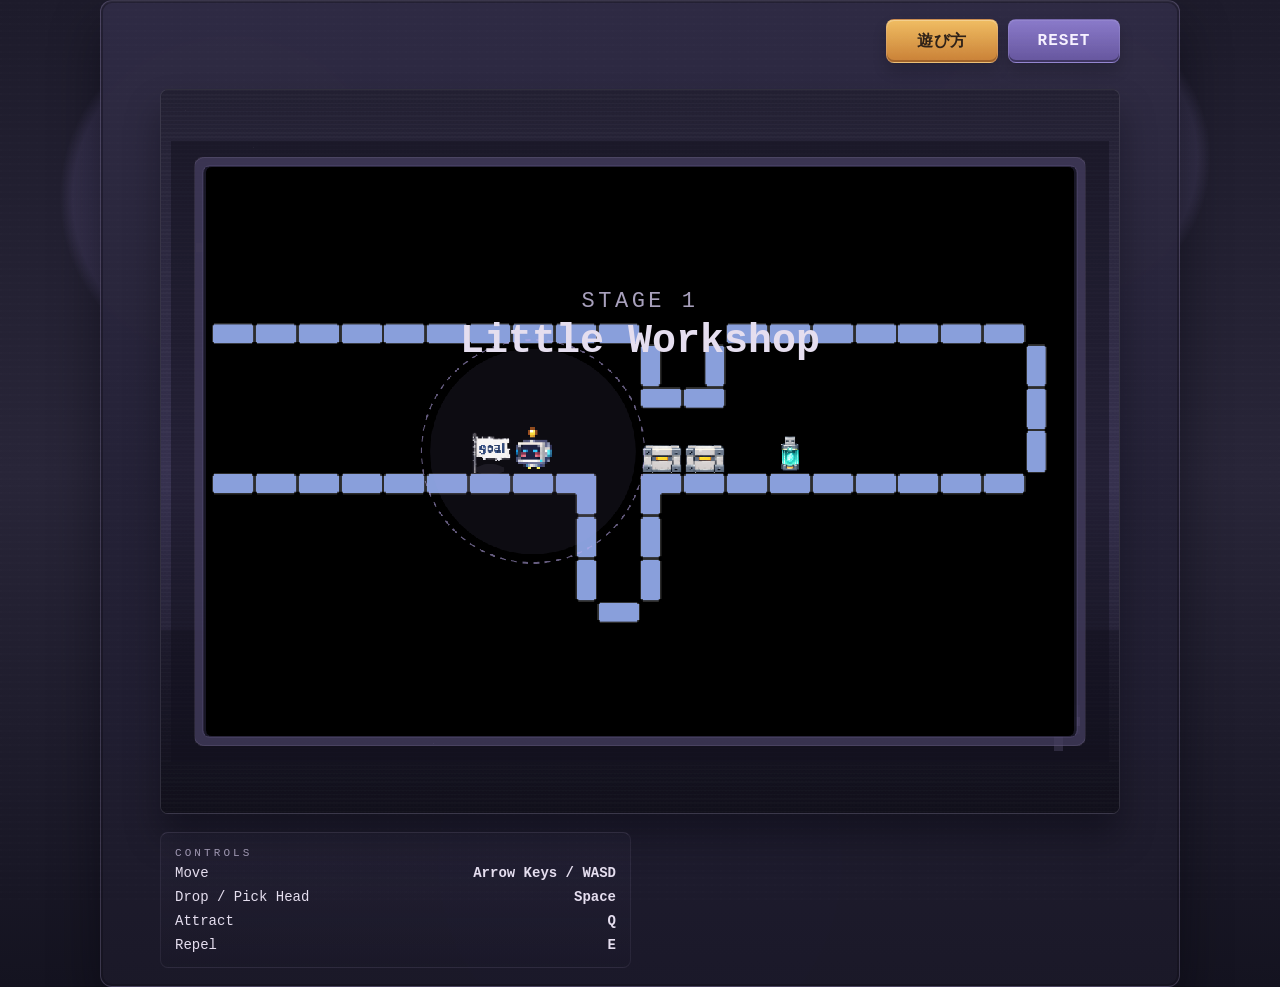
==== commit a2481ab8: "Improve gameplay help and navigation" ====
--- a/index.html
+++ b/index.html
@@ -29,9 +29,6 @@
     </style>
   </head>
   <body>
-    <header class="top-nav">
-      <a class="top-nav-button" href="./tutorial.html">遊び方</a>
-    </header>
     <main id="appLayout" class="layout">
       <section class="panel panel-game">
         <div class="panel-head">
@@ -40,11 +37,15 @@
             <h1>magnetGO</h1>
           </div>
           <div class="head-actions">
-            <button id="resetButton" class="reset-button" type="button">Reset</button>
+            <button id="resetButton" class="reset-button edit-only" type="button">Reset</button>
             <button id="restoreButton" class="reset-button reset-button-secondary edit-only" type="button">Restore Base</button>
           </div>
         </div>
         <div class="game-shell">
+          <div id="playSideActions" class="play-side-actions" aria-hidden="true">
+            <a class="reset-button player-link guide-button" href="./tutorial.html">遊び方</a>
+            <button id="playResetButton" class="reset-button" type="button">RESET</button>
+          </div>
           <div class="game-canvas-wrap">
             <div class="player-stage-meta player-only">
               <p id="playerStageIndex" class="eyebrow"></p>
@@ -66,9 +67,6 @@
                 <button id="overlayResetButton" class="reset-button" type="button">Reset</button>
               </div>
             </div>
-          </div>
-          <div id="playSideActions" class="play-side-actions" aria-hidden="true">
-            <button id="playResetButton" class="reset-button" type="button">Reset</button>
           </div>
         </div>
         <div class="player-info player-only">
--- a/styles.css
+++ b/styles.css
@@ -60,61 +60,6 @@
   gap: 14px;
 }
 
-.top-nav {
-  width: min(1500px, calc(100vw - 24px));
-  margin: 18px auto 0;
-  display: flex;
-  justify-content: center;
-  position: relative;
-  z-index: 1;
-}
-
-.top-nav-button {
-  appearance: none;
-  border: 2px solid rgba(255, 246, 204, 0.72);
-  border-radius: 999px;
-  background:
-    radial-gradient(circle at 24% 20%, rgba(255, 255, 255, 0.72) 0 8%, transparent 9%),
-    linear-gradient(180deg, #ffe58a 0%, #ffb84a 58%, #f08b42 100%);
-  color: #33221a;
-  padding: 16px 34px;
-  font: 700 18px/1 "Iosevka", "IBM Plex Mono", "MS Gothic", monospace;
-  text-decoration: none;
-  text-transform: uppercase;
-  letter-spacing: 0.12em;
-  text-shadow: 0 1px 0 rgba(255, 255, 255, 0.42);
-  box-shadow:
-    inset 0 2px 0 rgba(255, 255, 255, 0.42),
-    inset 0 -5px 0 rgba(142, 76, 29, 0.26),
-    0 10px 0 rgba(89, 54, 28, 0.5),
-    0 18px 28px rgba(7, 7, 12, 0.26);
-  transition:
-    transform 120ms ease,
-    background 120ms ease,
-    box-shadow 120ms ease;
-}
-
-.top-nav-button:hover {
-  transform: translateY(-3px) rotate(-1deg);
-  background:
-    radial-gradient(circle at 24% 20%, rgba(255, 255, 255, 0.78) 0 8%, transparent 9%),
-    linear-gradient(180deg, #fff09e 0%, #ffc95c 58%, #f69a4b 100%);
-  box-shadow:
-    inset 0 2px 0 rgba(255, 255, 255, 0.46),
-    inset 0 -5px 0 rgba(142, 76, 29, 0.22),
-    0 13px 0 rgba(89, 54, 28, 0.5),
-    0 24px 34px rgba(7, 7, 12, 0.3);
-}
-
-.top-nav-button:active {
-  transform: translateY(5px);
-  box-shadow:
-    inset 0 2px 0 rgba(255, 255, 255, 0.34),
-    inset 0 -3px 0 rgba(142, 76, 29, 0.22),
-    0 4px 0 rgba(89, 54, 28, 0.5),
-    0 12px 20px rgba(7, 7, 12, 0.24);
-}
-
 .layout.is-edit {
   grid-template-columns: minmax(0, 1.4fr) minmax(320px, 0.86fr);
   align-items: start;
@@ -164,15 +109,10 @@
 
 body.view-play .layout {
   width: min(1200px, calc(100vw - 24px));
-  min-height: calc(100vh - 72px);
+  min-height: 100vh;
   margin: 0 auto;
   display: grid;
   place-items: center;
-}
-
-body.view-play .top-nav {
-  width: min(1200px, calc(100vw - 24px));
-  margin-top: 12px;
 }
 
 .tutorial-page {
@@ -237,14 +177,14 @@
 }
 
 .tutorial-main section {
-  padding: 96px 0;
+  padding: 82px 0;
   border: 0;
   border-radius: 0;
   background: none;
 }
 
 .tutorial-hero {
-  min-height: 680px;
+  min-height: 560px;
   display: grid;
   grid-template-columns: 1.05fr 0.95fr;
   align-items: center;
@@ -270,7 +210,7 @@
 }
 
 .tutorial-hero h1 {
-  font-size: clamp(44px, 6vw, 76px);
+  font-size: clamp(42px, 5.5vw, 68px);
 }
 
 .tutorial-hero h1 em {
@@ -368,6 +308,126 @@
   letter-spacing: 0.12em;
 }
 
+.tutorial-quick-start {
+  padding: clamp(28px, 5vw, 52px) !important;
+  border: 1px solid rgba(255, 196, 95, 0.28) !important;
+  border-radius: 22px !important;
+  background:
+    linear-gradient(145deg, rgba(64, 58, 88, 0.92), rgba(26, 24, 38, 0.96)) !important;
+  box-shadow: 0 28px 54px rgba(4, 4, 10, 0.3);
+}
+
+.tutorial-quick-title {
+  display: grid;
+  grid-template-columns: minmax(220px, 0.9fr) minmax(280px, 1.1fr);
+  column-gap: 50px;
+  align-items: end;
+}
+
+.tutorial-quick-title .tutorial-kicker {
+  grid-column: 1 / -1;
+}
+
+.tutorial-quick-title h2 {
+  margin: 0;
+  font-size: clamp(28px, 4vw, 44px);
+  line-height: 1.25;
+  letter-spacing: -0.05em;
+}
+
+.tutorial-quick-title > p:last-child {
+  margin: 0;
+  color: #c5bed2;
+  line-height: 1.8;
+}
+
+.tutorial-quick-keys {
+  margin-top: 34px;
+  display: grid;
+  grid-template-columns: repeat(4, minmax(0, 1fr));
+  gap: 10px;
+}
+
+.tutorial-quick-keys div {
+  min-height: 104px;
+  padding: 16px;
+  display: flex;
+  flex-direction: column;
+  align-items: center;
+  justify-content: center;
+  gap: 12px;
+  border: 1px solid var(--line);
+  border-radius: 12px;
+  background: rgba(17, 16, 27, 0.56);
+  text-align: center;
+}
+
+.tutorial-quick-keys kbd,
+.tutorial-quick-flow kbd {
+  color: #fff;
+  font-weight: 900;
+}
+
+.tutorial-quick-keys kbd {
+  font-size: 18px;
+}
+
+.tutorial-quick-keys span {
+  color: #c5bed2;
+  font-size: 13px;
+}
+
+.tutorial-quick-keys .is-attract {
+  border-color: rgba(142, 230, 236, 0.36);
+}
+
+.tutorial-quick-keys .is-attract kbd {
+  color: #8ee6ec;
+}
+
+.tutorial-quick-keys .is-repel {
+  border-color: rgba(255, 196, 95, 0.36);
+}
+
+.tutorial-quick-keys .is-repel kbd {
+  color: #ffc45f;
+}
+
+.tutorial-quick-flow {
+  margin: 26px 0 0;
+  padding: 22px 0 0;
+  display: grid;
+  grid-template-columns: repeat(3, 1fr);
+  border-top: 1px solid var(--line);
+  list-style: none;
+}
+
+.tutorial-quick-flow li {
+  padding: 8px 20px;
+  display: flex;
+  align-items: center;
+  gap: 12px;
+}
+
+.tutorial-quick-flow li + li {
+  border-left: 1px solid var(--line);
+}
+
+.tutorial-quick-flow strong {
+  width: 30px;
+  height: 30px;
+  flex: 0 0 auto;
+  display: grid;
+  place-items: center;
+  border-radius: 50%;
+  background: #ffc45f;
+  color: #2b2119;
+}
+
+.tutorial-quick-flow span {
+  line-height: 1.6;
+}
+
 .tutorial-section {
   border-top: 1px solid var(--line) !important;
 }
@@ -617,6 +677,10 @@
   .tutorial-main section { padding: 72px 0; }
   .tutorial-hero { min-height: auto; grid-template-columns: 1fr; gap: 22px; }
   .tutorial-hero-visual { width: min(480px, 100%); margin: 0 auto; }
+  .tutorial-quick-title { grid-template-columns: 1fr; gap: 14px; }
+  .tutorial-quick-keys { grid-template-columns: repeat(2, 1fr); }
+  .tutorial-quick-flow { grid-template-columns: 1fr; }
+  .tutorial-quick-flow li + li { border-top: 1px solid var(--line); border-left: 0; }
   .tutorial-control-grid,
   .tutorial-magnet-grid,
   .tutorial-portfolio { grid-template-columns: 1fr; }
@@ -678,7 +742,7 @@
 }
 
 body.view-play .panel-head {
-  margin-bottom: 10px;
+  display: none;
 }
 
 body.view-play .player-panel-head,
@@ -839,12 +903,34 @@
 
 .play-side-actions {
   display: none;
-  align-self: start;
+  width: min(100%, 960px);
+  align-items: center;
+  justify-content: flex-end;
   gap: 10px;
 }
 
 .play-side-actions.is-visible {
-  display: grid;
+  display: flex;
+}
+
+body.view-play .play-side-actions {
+  margin-bottom: 12px;
+}
+
+.play-side-actions .reset-button {
+  min-width: 112px;
+  min-height: 44px;
+  font-weight: 800;
+  letter-spacing: 0.06em;
+}
+
+.play-side-actions .guide-button {
+  background: linear-gradient(180deg, #f0bd62 0%, #c98036 100%);
+  color: #2e2118;
+  box-shadow:
+    inset 0 1px 0 rgba(255, 255, 255, 0.28),
+    inset 0 -2px 0 rgba(96, 52, 23, 0.38),
+    0 8px 14px rgba(7, 7, 12, 0.18);
 }
 
 .reset-button,
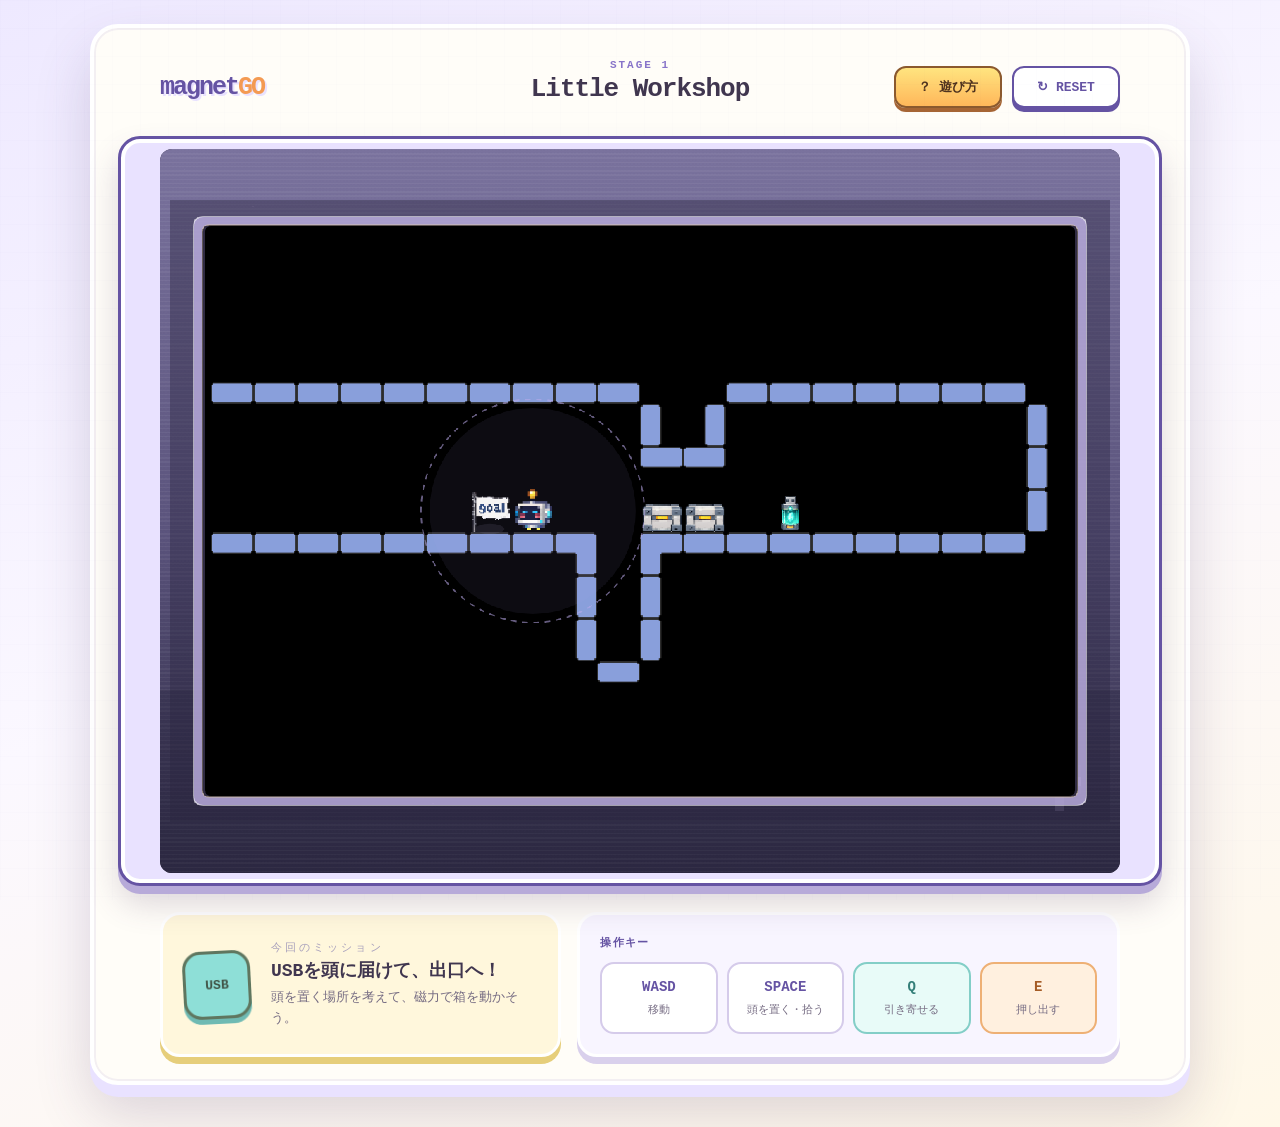
==== commit 373b83e3: "Redesign player view with playful theme" ====
--- a/index.html
+++ b/index.html
@@ -5,28 +5,7 @@
     <meta name="viewport" content="width=device-width, initial-scale=1.0" />
     <title>magnetGO</title>
     <link rel="stylesheet" href="./styles.css" />
-    <style>
-      .player-stage-meta {
-        position: absolute;
-        top: 200px;
-        left: 50%;
-        transform: translateX(-50%);
-        z-index: 2;
-        text-align: center;
-        pointer-events: none;
-      }
-
-      .player-stage-meta .eyebrow {
-        margin: 0 0 2px;
-        font-size: 22px;
-        letter-spacing: 0.16em;
-      }
-
-      .player-stage-meta h2 {
-        margin: 0;
-        font-size: 40px;
-      }
-    </style>
+    <link rel="stylesheet" href="./play-theme.css" />
   </head>
   <body>
     <main id="appLayout" class="layout">
@@ -42,15 +21,20 @@
           </div>
         </div>
         <div class="game-shell">
-          <div id="playSideActions" class="play-side-actions" aria-hidden="true">
-            <a class="reset-button player-link guide-button" href="./tutorial.html">遊び方</a>
-            <button id="playResetButton" class="reset-button" type="button">RESET</button>
-          </div>
-          <div class="game-canvas-wrap">
+          <div class="play-toolbar">
+            <a class="play-brand player-only" href="./index.html?mode=play" aria-label="magnetGO">
+              magnet<span>GO</span>
+            </a>
             <div class="player-stage-meta player-only">
               <p id="playerStageIndex" class="eyebrow"></p>
               <h2 id="playerStageTitle"></h2>
             </div>
+            <div id="playSideActions" class="play-side-actions" aria-hidden="true">
+              <a class="reset-button player-link guide-button" href="./tutorial.html">？ 遊び方</a>
+              <button id="playResetButton" class="reset-button" type="button">↻ RESET</button>
+            </div>
+          </div>
+          <div class="game-canvas-wrap">
             <canvas id="gameCanvas" width="1408" height="1408" aria-label="magnetGO game"></canvas>
             <div id="clearOverlay" class="clear-overlay" aria-hidden="true">
               <div class="clear-card">
@@ -70,13 +54,21 @@
           </div>
         </div>
         <div class="player-info player-only">
+          <section class="player-info-block player-mission">
+            <div class="player-mission-icon" aria-hidden="true">USB</div>
+            <div>
+              <p class="eyebrow">今回のミッション</p>
+              <h2>USBを頭に届けて、出口へ！</h2>
+              <p>頭を置く場所を考えて、磁力で箱を動かそう。</p>
+            </div>
+          </section>
           <section class="player-info-block">
-            <p class="eyebrow">Controls</p>
+            <p class="eyebrow">操作キー</p>
             <ul class="player-controls">
-              <li><span>Move</span><strong>Arrow Keys / WASD</strong></li>
-              <li><span>Drop / Pick Head</span><strong>Space</strong></li>
-              <li><span>Attract</span><strong>Q</strong></li>
-              <li><span>Repel</span><strong>E</strong></li>
+              <li><strong>WASD</strong><span>移動</span></li>
+              <li><strong>SPACE</strong><span>頭を置く・拾う</span></li>
+              <li class="control-attract"><strong>Q</strong><span>引き寄せる</span></li>
+              <li class="control-repel"><strong>E</strong><span>押し出す</span></li>
             </ul>
           </section>
         </div>
--- a/play-theme.css
+++ b/play-theme.css
@@ -0,0 +1,343 @@
+body.view-play {
+  --play-ink: #40364f;
+  --play-muted: #756b82;
+  --play-purple: #8874c9;
+  --play-purple-dark: #6553a3;
+  --play-lavender: #e9e2ff;
+  --play-yellow: #ffd66b;
+  --play-orange: #f49a52;
+  --play-mint: #8edfd7;
+  --play-line: #d5cbea;
+  color: var(--play-ink);
+  background:
+    radial-gradient(circle at 8% 12%, rgba(255, 214, 107, 0.55) 0 5px, transparent 6px),
+    radial-gradient(circle at 90% 16%, rgba(244, 169, 188, 0.5) 0 7px, transparent 8px),
+    radial-gradient(circle at 88% 82%, rgba(142, 223, 215, 0.4) 0 6px, transparent 7px),
+    linear-gradient(160deg, #eee9ff 0%, #fbf8ff 48%, #fff8e8 100%);
+}
+
+body.view-play::before {
+  opacity: 0.18;
+  background:
+    linear-gradient(90deg, rgba(101, 83, 163, 0.08) 1px, transparent 1px),
+    linear-gradient(rgba(101, 83, 163, 0.08) 1px, transparent 1px);
+  background-size: 28px 28px;
+}
+
+body.view-play .layout {
+  width: min(1160px, calc(100vw - 24px));
+  padding: 24px 0 42px;
+}
+
+body.view-play .panel-game {
+  width: min(100%, 1100px);
+  padding: clamp(14px, 2vw, 24px);
+  border: 4px solid #fff;
+  border-radius: 28px;
+  background: #fffdf8;
+  box-shadow:
+    0 12px 0 var(--play-lavender),
+    0 28px 55px rgba(81, 62, 107, 0.2),
+    inset 0 0 0 2px rgba(101, 83, 163, 0.08);
+}
+
+body.view-play .game-shell {
+  gap: 14px;
+}
+
+body.view-play .play-toolbar {
+  width: min(100%, 960px);
+  min-height: 70px;
+  display: grid;
+  grid-template-columns: 1fr auto 1fr;
+  align-items: center;
+  gap: 18px;
+}
+
+body.view-play .play-brand {
+  justify-self: start;
+  color: var(--play-purple-dark);
+  font-size: 25px;
+  font-weight: 900;
+  letter-spacing: -0.08em;
+  text-decoration: none;
+  text-shadow: 2px 2px 0 var(--play-lavender);
+}
+
+body.view-play .play-brand span {
+  color: var(--play-orange);
+}
+
+body.view-play .player-stage-meta {
+  position: static;
+  transform: none;
+  text-align: center;
+  pointer-events: none;
+}
+
+body.view-play .player-stage-meta .eyebrow {
+  margin: 0 0 3px;
+  color: var(--play-purple);
+  font-size: 11px;
+  font-weight: 900;
+  letter-spacing: 0.18em;
+}
+
+body.view-play .player-stage-meta h2 {
+  margin: 0;
+  color: var(--play-ink);
+  font-size: clamp(18px, 2.5vw, 26px);
+  letter-spacing: -0.04em;
+}
+
+body.view-play .play-side-actions {
+  width: auto;
+  margin: 0;
+  justify-self: end;
+}
+
+body.view-play .play-side-actions .reset-button {
+  min-width: 108px;
+  min-height: 42px;
+  padding: 9px 14px;
+  border: 2px solid var(--play-purple-dark);
+  border-radius: 12px;
+  background: #fff;
+  color: var(--play-purple-dark);
+  box-shadow: 0 4px 0 var(--play-purple-dark);
+  font-size: 13px;
+  letter-spacing: 0;
+}
+
+body.view-play .play-side-actions .reset-button:hover {
+  transform: translateY(-2px);
+  background: #fff;
+  box-shadow: 0 6px 0 var(--play-purple-dark);
+}
+
+body.view-play .play-side-actions .guide-button {
+  border-color: #8b592e;
+  background: linear-gradient(180deg, #ffe47f, #ffb75a);
+  color: #50331f;
+  box-shadow: 0 4px 0 #a66535;
+}
+
+body.view-play .play-side-actions .guide-button:hover {
+  background: linear-gradient(180deg, #ffea94, #ffc26d);
+  box-shadow: 0 6px 0 #a66535;
+}
+
+body.view-play .game-canvas-wrap {
+  padding: 10px;
+  border: 3px solid var(--play-purple-dark);
+  border-radius: 22px;
+  background: var(--play-lavender);
+  box-shadow:
+    0 8px 0 #b7aad9,
+    0 18px 32px rgba(81, 62, 107, 0.2),
+    inset 0 0 0 4px #fff;
+}
+
+body.view-play #gameCanvas {
+  width: min(100%, 960px);
+  border: 0;
+  border-radius: 12px;
+  box-shadow: none;
+}
+
+body.view-play .player-info {
+  width: min(100%, 960px);
+  margin-top: 26px;
+  grid-template-columns: minmax(260px, 0.85fr) minmax(420px, 1.15fr);
+  gap: 16px;
+}
+
+body.view-play .player-info-block {
+  min-width: 0;
+  padding: 20px;
+  border: 3px solid #fff;
+  border-radius: 20px;
+  background: #f8f5ff;
+  box-shadow: 0 7px 0 #d9d0ec;
+}
+
+body.view-play .player-info-block > .eyebrow {
+  margin-bottom: 12px;
+  color: var(--play-purple-dark);
+  font-weight: 900;
+  letter-spacing: 0.12em;
+}
+
+body.view-play .player-mission {
+  display: grid;
+  grid-template-columns: 72px 1fr;
+  align-items: center;
+  gap: 16px;
+  background: #fff7dc;
+  box-shadow: 0 7px 0 #e6ce7b;
+}
+
+body.view-play .player-mission-icon {
+  width: 68px;
+  height: 68px;
+  display: grid;
+  place-items: center;
+  border: 3px solid #5f765f;
+  border-radius: 18px;
+  background: var(--play-mint);
+  color: #405346;
+  font-size: 13px;
+  font-weight: 900;
+  box-shadow: 0 5px 0 #6fbab3;
+  transform: rotate(-3deg);
+}
+
+body.view-play .player-mission h2 {
+  margin: 0 0 6px;
+  color: var(--play-ink);
+  font-size: 18px;
+}
+
+body.view-play .player-mission p:last-child {
+  color: var(--play-muted);
+  font-size: 13px;
+  line-height: 1.6;
+}
+
+body.view-play .player-controls {
+  grid-template-columns: repeat(4, minmax(0, 1fr));
+  gap: 9px;
+}
+
+body.view-play .player-controls li {
+  min-height: 72px;
+  padding: 10px 8px;
+  display: flex;
+  flex-direction: column;
+  align-items: center;
+  justify-content: center;
+  gap: 7px;
+  border: 2px solid var(--play-line);
+  border-radius: 14px;
+  background: #fff;
+  text-align: center;
+}
+
+body.view-play .player-controls strong {
+  color: var(--play-purple-dark);
+  font-size: 14px;
+}
+
+body.view-play .player-controls span {
+  color: var(--play-muted);
+  font-size: 11px;
+}
+
+body.view-play .player-controls .control-attract {
+  border-color: #83cec7;
+  background: #e8fbf8;
+}
+
+body.view-play .player-controls .control-attract strong {
+  color: #347f79;
+}
+
+body.view-play .player-controls .control-repel {
+  border-color: #eeb075;
+  background: #fff0df;
+}
+
+body.view-play .player-controls .control-repel strong {
+  color: #a55b25;
+}
+
+body.view-play .clear-overlay {
+  border-radius: 12px;
+  background: rgba(80, 65, 106, 0.36);
+  backdrop-filter: blur(4px);
+}
+
+body.view-play .clear-card {
+  padding: 30px 26px;
+  border: 4px solid #fff;
+  border-radius: 24px;
+  background: linear-gradient(145deg, #fffdf5, #eee8ff);
+  color: var(--play-ink);
+  box-shadow: 0 10px 0 #b7aad9, 0 24px 44px rgba(50, 38, 70, 0.3);
+}
+
+body.view-play .clear-card .eyebrow {
+  color: var(--play-purple-dark);
+}
+
+body.view-play .clear-card .next-stage-button,
+body.view-play .clear-card .reset-button {
+  margin-top: 18px;
+  border: 2px solid #8b592e;
+  border-radius: 12px;
+  background: linear-gradient(180deg, #ffe47f, #ffb75a);
+  color: #50331f;
+  box-shadow: 0 4px 0 #a66535;
+}
+
+@media (max-width: 820px) {
+  body.view-play .play-toolbar {
+    grid-template-columns: 1fr auto;
+  }
+
+  body.view-play .player-stage-meta {
+    grid-column: 1 / -1;
+    grid-row: 2;
+    padding-bottom: 8px;
+  }
+
+  body.view-play .player-info {
+    grid-template-columns: 1fr;
+  }
+}
+
+@media (max-width: 560px) {
+  body.view-play .layout {
+    width: min(100% - 12px, 1160px);
+    padding-top: 8px;
+  }
+
+  body.view-play .panel-game {
+    padding: 10px;
+    border-radius: 20px;
+  }
+
+  body.view-play .play-brand {
+    font-size: 21px;
+  }
+
+  body.view-play .play-side-actions {
+    gap: 6px;
+  }
+
+  body.view-play .play-side-actions .reset-button {
+    min-width: auto;
+    min-height: 38px;
+    padding: 7px 9px;
+    font-size: 11px;
+  }
+
+  body.view-play .game-canvas-wrap {
+    padding: 6px;
+    border-radius: 16px;
+  }
+
+  body.view-play .player-controls {
+    grid-template-columns: repeat(2, 1fr);
+  }
+
+  body.view-play .player-mission {
+    grid-template-columns: 58px 1fr;
+    padding: 16px;
+  }
+
+  body.view-play .player-mission-icon {
+    width: 54px;
+    height: 54px;
+  }
+}
